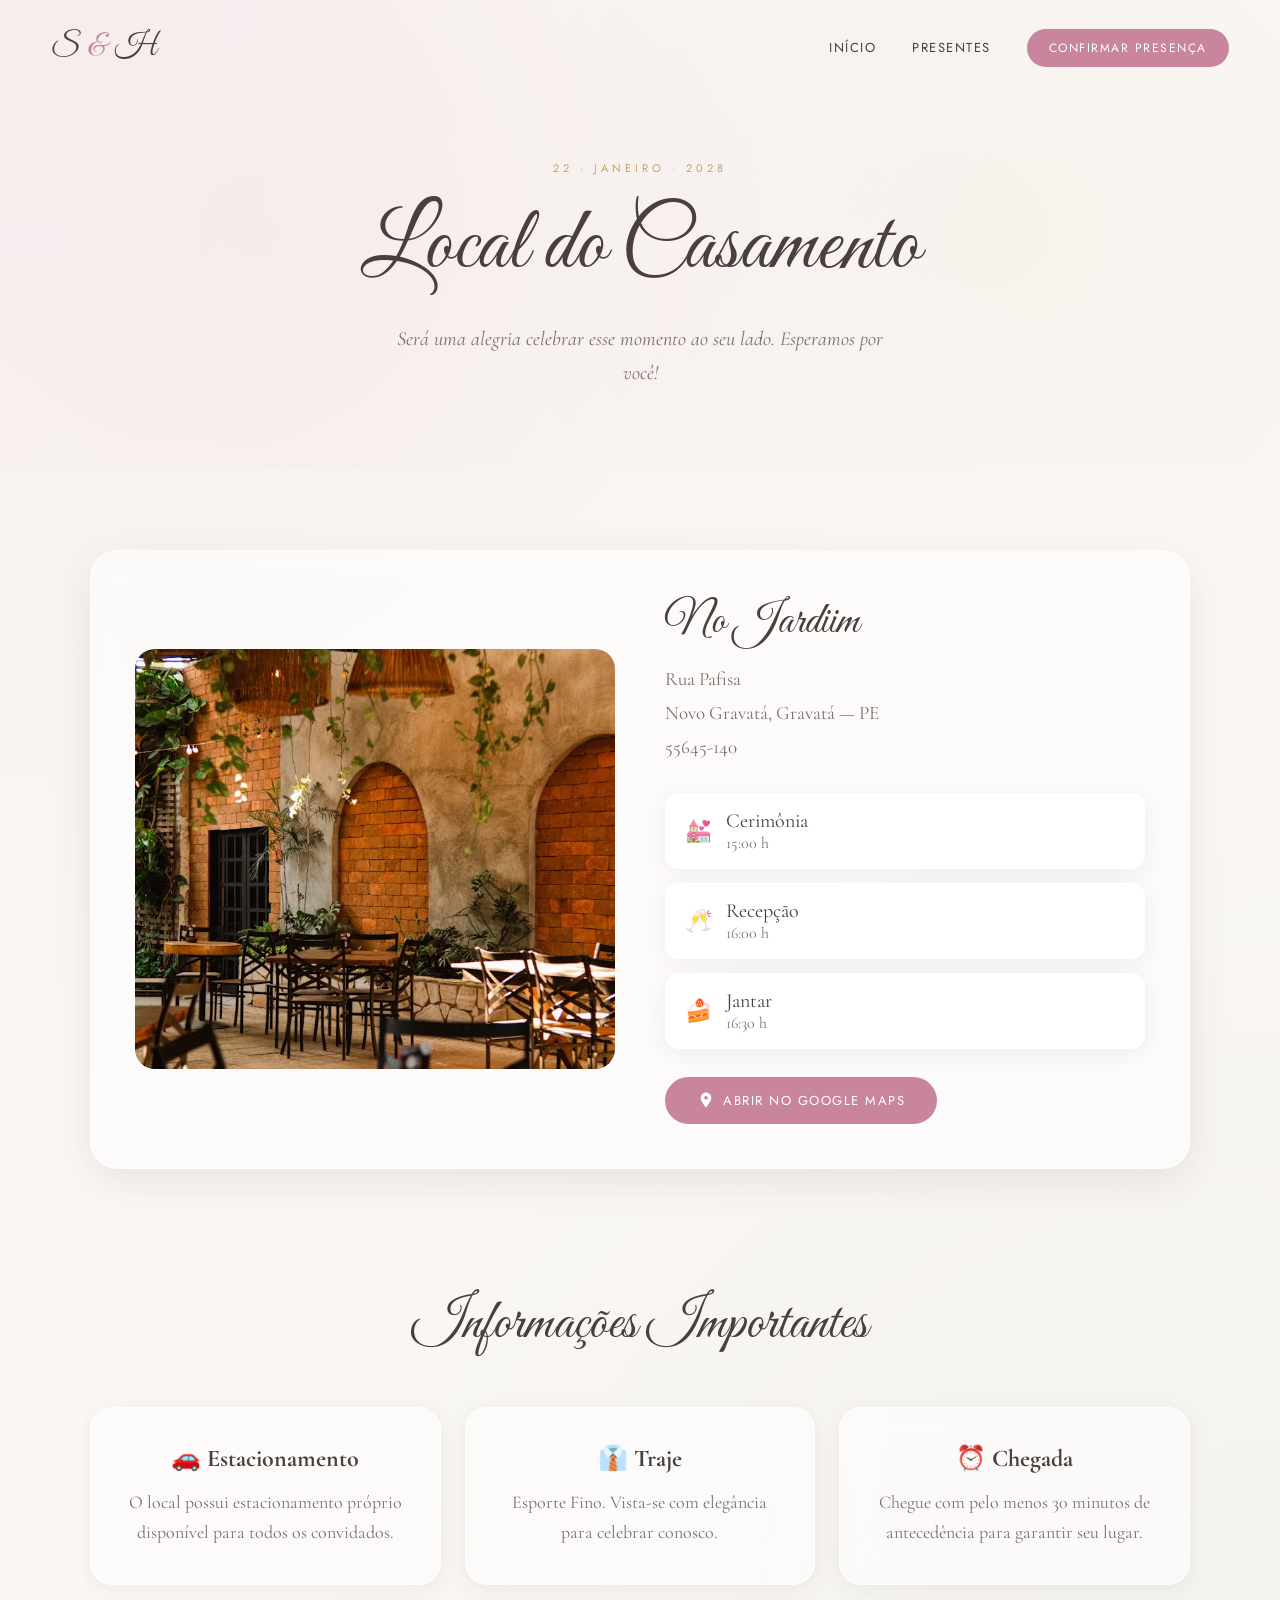
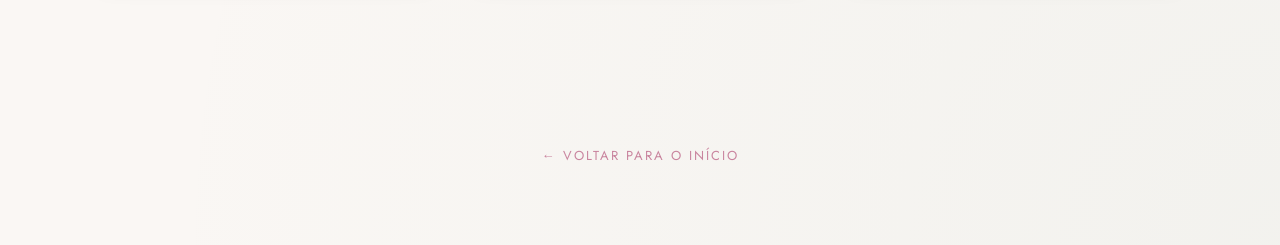
==== local.html @ ec699e52 "Enviar novo site" ====
<!DOCTYPE html>
<html lang="pt-BR">
<head>
  <meta charset="UTF-8">
  <meta name="viewport" content="width=device-width, initial-scale=1.0">
  <title>Local do Casamento · Samuel & Hadassa</title>
  <link rel="preconnect" href="https://fonts.googleapis.com">
  <link rel="preconnect" href="https://fonts.gstatic.com" crossorigin>
  <link href="https://fonts.googleapis.com/css2?family=Cormorant+Garamond:ital,wght@0,300;0,400;0,500;1,400&family=Great+Vibes&family=Jost:wght@300;400;500&display=swap" rel="stylesheet">
  <link rel="stylesheet" href="style.css">
</head>
<body>

  <!-- NAV -->
  <nav id="navbar">
    <div class="nav-container">
      <a href="index.html" class="nav-logo">S <span>&</span> H</a>
      <ul class="nav-links">
        <li><a href="index.html">Início</a></li>
        <li><a href="presentes.html">Presentes</a></li>
        <li><a href="https://noivos.casar.com/samuel-e-hadassa/#/rsvp" target="_blank" class="nav-cta">Confirmar Presença</a></li>
      </ul>
      <button class="nav-toggle" id="navToggle"><span></span><span></span><span></span></button>
    </div>
  </nav>

  <div class="mobile-menu" id="mobileMenu">
    <a href="index.html" onclick="closeMobile()">Início</a>
    <a href="presentes.html">Presentes</a>
    <a href="https://noivos.casar.com/samuel-e-hadassa/#/rsvp" target="_blank" class="mobile-cta">Confirmar Presença</a>
  </div>

  <header class="hero-small">
    <div class="container">
      <div class="section-label">22 · Janeiro · 2028</div>
      <h1>Local do Casamento</h1>
      <p>Será uma alegria celebrar esse momento ao seu lado. Esperamos por você!</p>
    </div>
  </header>

  <section class="location-section">
    <div class="container">
      <div class="location-card reveal">
        <img src="assets/local/local.webp" alt="No Jardiim Restaurante">
        <div class="location-info">
          <h2>No Jardiim </h2>
          <p>Rua Pafisa<br>Novo Gravatá, Gravatá — PE<br>55645-140</p>
          <div class="timeline">
            <div class="timeline-item">
              <div class="t-icon">💒</div>
              <div>
                <h3>Cerimônia</h3>
                <p>15:00 h</p>
              </div>
            </div>
            <div class="timeline-item">
              <div class="t-icon">🥂</div>
              <div>
                <h3>Recepção</h3>
                <p>16:00 h</p>
              </div>
            </div>
            <div class="timeline-item">
              <div class="t-icon">🍰</div>
              <div>
                <h3>Jantar</h3>
                <p>16:30 h</p>
              </div>
            </div>
          </div>
          <a class="maps-button"
             href="https://www.google.com/maps/place/No+Jardiim+-+Restaurante/data=!4m2!3m1!1s0x0:0xb7ebdcb6fab799a4?sa=X&ved=1t:2428&ictx=111"
             target="_blank">
            <svg viewBox="0 0 24 24" width="18" height="18" fill="currentColor"><path d="M12 2C8.13 2 5 5.13 5 9c0 5.25 7 13 7 13s7-7.75 7-13c0-3.87-3.13-7-7-7zm0 9.5c-1.38 0-2.5-1.12-2.5-2.5s1.12-2.5 2.5-2.5 2.5 1.12 2.5 2.5-1.12 2.5-2.5 2.5z"/></svg>
            Abrir no Google Maps
          </a>
        </div>
      </div>
    </div>
  </section>

  <section class="tips-section">
    <div class="container">
      <h2 class="reveal">Informações Importantes</h2>
      <div class="tips-grid">
        <div class="tip reveal">
          <h3>🚗 Estacionamento</h3>
          <p>O local possui estacionamento próprio disponível para todos os convidados.</p>
        </div>
        <div class="tip reveal">
          <h3>👔 Traje</h3>
          <p>Esporte Fino. Vista-se com elegância para celebrar conosco.</p>
        </div>
        <div class="tip reveal">
          <h3>⏰ Chegada</h3>
          <p>Chegue com pelo menos 30 minutos de antecedência para garantir seu lugar.</p>
        </div>
      </div>
    </div>
  </section>

  <div class="back-home"><a href="index.html">← Voltar para o Início</a></div>

  <button id="topButton" aria-label="Voltar ao topo">
    <svg viewBox="0 0 24 24"><path d="M7.41 15.41L12 10.83l4.59 4.58L18 14l-6-6-6 6z"/></svg>
  </button>

  <script src="script.js"></script>
</body>
</html>
---- style.css ----
/* ================================================
   SAMUEL FILHO & HADASSA GABRIELLE
   Design: Premium Wedding — Glass Nav Edition
   Palette: Ivory · Blush · Champagne · Sage
================================================ */

:root {
  --ivory:    #faf7f4;
  --blush:    #c9849e;
  --blush-lt: #f0d8e2;
  --champ:    #c4a265;
  --champ-lt: #efe0c6;
  --sage:     #7a9e8e;
  --text:     #4a3f3f;
  --text-lt:  #7d6f6f;
  --white:    #ffffff;
  --shadow-s: 0 4px 20px rgba(90,60,60,.07);
  --shadow-m: 0 12px 40px rgba(90,60,60,.10);
  --shadow-l: 0 24px 60px rgba(90,60,60,.14);
  --glass-bg: rgba(255,255,255,.55);
  --glass-bd: rgba(255,255,255,.75);
  --blur: blur(18px);
  --r: 20px;
  --font-display: 'Great Vibes', cursive;
  --font-serif:   'Cormorant Garamond', serif;
  --font-sans:    'Jost', sans-serif;
}

*, *::before, *::after { margin:0; padding:0; box-sizing:border-box; }
html { scroll-behavior:smooth; }

body {
  background: var(--ivory);
  background-image:
    radial-gradient(circle at 0% 0%, rgba(201,132,158,.06) 0%, transparent 50%),
    radial-gradient(circle at 100% 100%, rgba(122,158,142,.06) 0%, transparent 50%);
  font-family: var(--font-serif);
  color: var(--text);
  overflow-x: hidden;
}

.container { width:92%; max-width:1100px; margin:auto; }

/* ──────────────── SCROLLBAR ──────────────── */
::-webkit-scrollbar { width:6px; }
::-webkit-scrollbar-track { background:var(--ivory); }
::-webkit-scrollbar-thumb { background:var(--blush); border-radius:6px; }

/* ──────────────── LOADER ──────────────── */
#loader {
  position: fixed;
  inset: 0;
  background: var(--ivory);
  display: flex;
  align-items: center;
  justify-content: center;
  z-index: 99999;
  transition: opacity .7s ease, visibility .7s ease;
}
#loader.hidden { opacity:0; visibility:hidden; }

.loader-inner { position:relative; display:flex; align-items:center; justify-content:center; }

.loader-ring {
  position: absolute;
  width: 100px;
  height: 100px;
  animation: spin 2s linear infinite;
}
.loader-ring circle {
  fill: none;
  stroke: var(--blush);
  stroke-width: 1.5;
  stroke-dasharray: 130;
  stroke-dashoffset: 100;
  stroke-linecap: round;
}
@keyframes spin { to { transform:rotate(360deg); } }

.loader-monogram {
  font-family: var(--font-display);
  font-size: 28px;
  color: var(--text);
  letter-spacing: 2px;
}
.loader-monogram span { color:var(--blush); }

/* ──────────────── NAV ──────────────── */
#navbar {
  position: fixed;
  top: 0;
  left: 0;
  right: 0;
  z-index: 1000;
  padding: 28px 0;
  transition: padding .4s ease, background .4s ease, backdrop-filter .4s ease, box-shadow .4s ease, border-bottom .4s ease;
}
#navbar.scrolled {
  padding: 14px 0;
  background: rgba(250,247,244,.72);
  backdrop-filter: var(--blur);
  -webkit-backdrop-filter: var(--blur);
  border-bottom: 1px solid rgba(201,132,158,.15);
  box-shadow: 0 2px 24px rgba(90,60,60,.08);
}

.nav-container {
  width:92%; max-width:1200px; margin:auto;
  display:flex; align-items:center; justify-content:space-between;
}
.nav-logo {
  font-family: var(--font-display);
  font-size: 30px;
  color: var(--text);
  letter-spacing: 2px;
  text-decoration: none;
  transition: color .3s;
}
.nav-logo span { color:var(--blush); }

.nav-links {
  list-style: none;
  display: flex;
  align-items: center;
  gap: 36px;
}
.nav-links a {
  font-family: var(--font-sans);
  font-size: 13px;
  font-weight: 400;
  letter-spacing: 1.5px;
  text-transform: uppercase;
  text-decoration: none;
  color: var(--text);
  transition: color .3s;
  position: relative;
}
.nav-links a::after {
  content:'';
  position:absolute;
  left:0; bottom:-3px;
  width:0; height:1px;
  background:var(--blush);
  transition:width .3s;
}
.nav-links a:hover::after { width:100%; }
.nav-links a:hover { color:var(--blush); }

.nav-cta {
  background: var(--blush) !important;
  color: white !important;
  padding: 10px 22px;
  border-radius: 50px;
  font-size: 12px !important;
  letter-spacing: 1.5px;
  transition: background .3s, transform .3s, box-shadow .3s !important;
}
.nav-cta::after { display:none !important; }
.nav-cta:hover {
  background: #b06f88 !important;
  transform: translateY(-2px) !important;
  box-shadow: 0 8px 24px rgba(201,132,158,.35) !important;
}

.nav-toggle {
  display: none;
  flex-direction: column;
  gap: 5px;
  background: none;
  border: none;
  cursor: pointer;
  padding: 4px;
}
.nav-toggle span {
  display:block; width:24px; height:1.5px; background:var(--text);
  transition:.3s; transform-origin:center;
}
.nav-toggle.open span:nth-child(1) { transform:translateY(6.5px) rotate(45deg); }
.nav-toggle.open span:nth-child(2) { opacity:0; }
.nav-toggle.open span:nth-child(3) { transform:translateY(-6.5px) rotate(-45deg); }

/* Mobile menu */
.mobile-menu {
  position: fixed;
  inset: 0;
  background: rgba(250,247,244,.97);
  backdrop-filter: var(--blur);
  z-index: 999;
  display: flex;
  flex-direction: column;
  align-items: center;
  justify-content: center;
  gap: 36px;
  opacity: 0;
  visibility: hidden;
  transition: .4s;
}
.mobile-menu.open { opacity:1; visibility:visible; }
.mobile-menu a {
  font-family: var(--font-display);
  font-size: 42px;
  color: var(--text);
  text-decoration: none;
  transition: color .3s;
}
.mobile-menu a:hover { color:var(--blush); }
.mobile-cta {
  font-family: var(--font-sans) !important;
  font-size: 14px !important;
  letter-spacing: 2px;
  text-transform: uppercase;
  background: var(--blush);
  color: white !important;
  padding: 14px 32px;
  border-radius: 50px;
}

/* ──────────────── HERO ──────────────── */
.hero {
  min-height: 100vh;
  display: flex;
  align-items: center;
  justify-content: center;
  text-align: center;
  position: relative;
  overflow: hidden;
  padding: 100px 0 80px;
}

.hero-bg {
  position: absolute;
  inset: 0;
  pointer-events: none;
  overflow: hidden;
}

/* Falling petals */
.petal {
  position: absolute;
  width: 8px;
  height: 8px;
  background: var(--blush-lt);
  border-radius: 50% 0 50% 0;
  opacity: 0;
  animation: petalFall linear infinite;
}
@keyframes petalFall {
  0%   { transform:translateY(-20px) rotate(0deg); opacity:.6; }
  100% { transform:translateY(100vh) rotate(720deg); opacity:0; }
}

.hero-content { position:relative; z-index:1; width:92%; max-width:700px; }

.hero-eyebrow {
  font-family: var(--font-sans);
  font-size: 13px;
  font-weight: 400;
  letter-spacing: 5px;
  text-transform: uppercase;
  color: var(--champ);
  margin-bottom: 24px;
}

.hero-title {
  font-family: var(--font-display);
  font-size: clamp(60px, 10vw, 110px);
  font-weight: normal;
  line-height: 1;
  color: var(--text);
  margin-bottom: 28px;
  display: inline-flex;
  flex-direction: column;
  align-items: center;
  gap: 0.2em;
  text-align: center;
}
.hero-title .amp {
  font-size: .7em;
  color: var(--blush);
  line-height: 1;
  margin: 0.18em 0 0.02em;
}

.hero-divider {
  display: flex;
  align-items: center;
  justify-content: center;
  gap: 16px;
  margin-bottom: 28px;
  color: var(--champ);
}
.hero-divider span { display:block; width:60px; height:1px; background:var(--champ-lt); }
.hero-divider svg { width:18px; height:18px; fill:var(--blush); }

.hero-verse {
  font-size: clamp(18px, 2.5vw, 24px);
  font-style: italic;
  line-height: 1.7;
  color: var(--text-lt);
  max-width:560px;
  margin:0 auto 8px;
}
.hero-ref {
  font-family: var(--font-sans);
  font-size: 13px;
  letter-spacing: 2px;
  color: var(--champ);
  margin-bottom: 50px;
}

.hero-photo {
  position: relative;
  width: 260px;
  height: 260px;
  margin: 0 auto 60px;
}
.photo-frame {
  width: 100%;
  height: 100%;
  border-radius: 50%;
  overflow: hidden;
  border: 2px solid var(--blush-lt);
  background: var(--white);
  padding: 8px;
  animation: float 7s ease-in-out infinite;
}
.photo-frame img { width:100%; height:100%; object-fit:cover; border-radius:50%; display:block; }
.photo-ring {
  position: absolute;
  border-radius: 50%;
  border: 1px solid var(--blush);
  opacity: .15;
  animation: ringPulse 4s ease-in-out infinite;
}
.photo-ring-1 { inset:-14px; animation-delay:0s; }
.photo-ring-2 { inset:-28px; animation-delay:1s; opacity:.08; }

@keyframes float { 0%,100%{transform:translateY(0)} 50%{transform:translateY(-14px)} }
@keyframes ringPulse { 0%,100%{opacity:.15} 50%{opacity:.25} }

/* COUNTDOWN */
.countdown {
  display: flex;
  align-items: center;
  justify-content: center;
  gap: 0;
  margin-bottom: 60px;
}
.count-item {
  background: var(--glass-bg);
  backdrop-filter: var(--blur);
  -webkit-backdrop-filter: var(--blur);
  border: 1px solid var(--glass-bd);
  border-radius: var(--r);
  padding: 20px 28px;
  min-width: 90px;
  box-shadow: var(--shadow-m);
  transition: transform .35s;
}
.count-item:hover { transform:translateY(-6px); }
.count-item span {
  display: block;
  font-family: var(--font-serif);
  font-size: 38px;
  font-weight: 300;
  color: var(--blush);
  line-height: 1;
}
.count-item small {
  display: block;
  font-family: var(--font-sans);
  font-size: 10px;
  letter-spacing: 2px;
  text-transform: uppercase;
  color: var(--text-lt);
  margin-top: 6px;
}
.count-sep {
  font-size: 28px;
  color: var(--blush-lt);
  padding: 0 8px;
  margin-bottom: 20px;
  font-weight: 300;
}

.scroll-hint {
  display: inline-flex;
  flex-direction: column;
  align-items: center;
  text-decoration: none;
  color: var(--champ);
}
.scroll-line {
  width: 1px;
  height: 60px;
  background: linear-gradient(to bottom, var(--champ), transparent);
  animation: scrollPulse 2.5s ease-in-out infinite;
}
@keyframes scrollPulse {
  0%,100%{opacity:.4; transform:scaleY(1)}
  50%{opacity:1; transform:scaleY(.85)}
}

/* ──────────────── SECTIONS ──────────────── */
.section-label {
  font-family: var(--font-sans);
  font-size: 11px;
  letter-spacing: 4px;
  text-transform: uppercase;
  color: var(--champ);
  margin-bottom: 16px;
}
.section-title {
  font-family: var(--font-display);
  font-size: clamp(42px, 6vw, 68px);
  font-weight: normal;
  color: var(--text);
  margin-bottom: 28px;
  line-height: 1.1;
}
.section-text {
  font-size: clamp(18px, 2vw, 22px);
  line-height: 1.85;
  color: var(--text-lt);
  max-width: 680px;
}

/* WELCOME */
.welcome {
  padding: 120px 0;
  text-align: center;
}
.welcome .container {
  display: flex;
  flex-direction: column;
  align-items: center;
}

/* ──────────────── GLASS CARDS ──────────────── */
.cards-section { padding: 0 0 120px; }

.cards-grid {
  display: grid;
  grid-template-columns: repeat(3,1fr);
  gap: 24px;
}

.glass-card {
  position: relative;
  background: var(--glass-bg);
  backdrop-filter: var(--blur);
  -webkit-backdrop-filter: var(--blur);
  border: 1px solid var(--glass-bd);
  border-radius: 24px;
  padding: 44px 36px;
  text-decoration: none;
  color: var(--text);
  box-shadow: var(--shadow-m);
  transition: transform .4s ease, box-shadow .4s ease;
  overflow: hidden;
}
.glass-card::before {
  content:'';
  position:absolute;
  inset:0;
  border-radius:24px;
  background:linear-gradient(135deg, rgba(255,255,255,.4) 0%, transparent 60%);
  pointer-events:none;
}
.glass-card:hover {
  transform: translateY(-10px);
  box-shadow: var(--shadow-l);
}

.glass-card-icon {
  width: 52px;
  height: 52px;
  background: linear-gradient(135deg, var(--blush-lt), var(--champ-lt));
  border-radius: 14px;
  display: flex;
  align-items: center;
  justify-content: center;
  margin-bottom: 24px;
}
.glass-card-icon svg {
  width: 24px;
  height: 24px;
  fill: var(--blush);
}

.glass-card h3 {
  font-size: 26px;
  font-weight: 400;
  margin-bottom: 12px;
  color: var(--text);
}
.glass-card p {
  font-size: 17px;
  line-height: 1.7;
  color: var(--text-lt);
  margin-bottom: 28px;
}
.glass-card-arrow {
  font-size: 20px;
  color: var(--blush);
  transition: transform .3s;
}
.glass-card:hover .glass-card-arrow { transform:translateX(6px); }

/* ──────────────── MESSAGE ──────────────── */
.message-section {
  padding: 120px 0;
  background: linear-gradient(180deg, transparent, rgba(201,132,158,.06), transparent);
  text-align: center;
}
.message-section .container {
  display: flex;
  flex-direction: column;
  align-items: center;
}
.message-inner { display:flex; flex-direction:column; align-items:center; }

/* ──────────────── FOOTER ──────────────── */
.site-footer {
  padding: 80px 0 60px;
  text-align: center;
  position: relative;
  border-top: 1px solid var(--blush-lt);
}
.footer-ornament {
  width: 200px;
  height: 40px;
  margin: 0 auto 40px;
  color: var(--champ-lt);
}
.footer-love {
  font-size: 18px;
  color: var(--text-lt);
  margin-bottom: 12px;
  font-style: italic;
}
.footer-names {
  font-family: var(--font-display);
  font-size: clamp(38px, 6vw, 64px);
  font-weight: normal;
  color: var(--text);
  margin-bottom: 16px;
  line-height: 1.1;
}
.footer-names span { color:var(--blush); }
.footer-date {
  font-family: var(--font-sans);
  font-size: 13px;
  letter-spacing: 4px;
  text-transform: uppercase;
  color: var(--champ);
}

/* ──────────────── TOP BUTTON ──────────────── */
#topButton {
  position: fixed;
  right: 30px;
  bottom: 30px;
  width: 48px;
  height: 48px;
  background: var(--blush);
  border: none;
  border-radius: 50%;
  display: flex;
  align-items: center;
  justify-content: center;
  cursor: pointer;
  opacity: 0;
  pointer-events: none;
  transform: translateY(10px);
  transition: .35s;
  box-shadow: 0 8px 24px rgba(201,132,158,.35);
  z-index: 900;
}
#topButton.visible { opacity:1; pointer-events:auto; transform:translateY(0); }
#topButton:hover { transform:translateY(-4px); box-shadow:0 12px 32px rgba(201,132,158,.45); }
#topButton svg { width:22px; height:22px; fill:white; }

/* ──────────────── SUBPAGES ──────────────── */
.hero-small {
  padding: 160px 0 80px;
  text-align: center;
  min-height: 40vh;
  display: flex;
  align-items: center;
  justify-content: center;
  background:
    radial-gradient(circle at 20% 50%, rgba(201,132,158,.06) 0%, transparent 50%),
    radial-gradient(circle at 80% 50%, rgba(196,162,101,.05) 0%, transparent 50%);
}
.hero-small h1 {
  font-family: var(--font-display);
  font-size: clamp(50px, 8vw, 88px);
  font-weight: normal;
  color: var(--text);
  margin-bottom: 20px;
}
.hero-small p {
  font-size: 20px;
  color: var(--text-lt);
  font-style: italic;
  max-width: 500px;
  margin: 0 auto;
  line-height: 1.7;
}

/* GIFT GRID */
.gift-section { padding: 80px 0 120px; }
.gift-grid {
  display: grid;
  grid-template-columns: repeat(auto-fit, minmax(280px, 1fr));
  gap: 28px;
}
.gift-card {
  background: var(--glass-bg);
  backdrop-filter: var(--blur);
  -webkit-backdrop-filter: var(--blur);
  border: 1px solid var(--glass-bd);
  border-radius: 24px;
  padding: 28px;
  text-align: center;
  box-shadow: var(--shadow-m);
  transition: transform .35s, box-shadow .35s;
}
.gift-card:hover { transform:translateY(-8px); box-shadow:var(--shadow-l); }
.gift-card img {
  width:100%; height:200px; object-fit:cover;
  border-radius:16px; margin-bottom:20px;
}
.gift-card h2 { font-size:28px; font-weight:400; margin-bottom:6px; }
.gift-card h3 { color:var(--champ); font-size:22px; margin-bottom:20px; }
.gift-btn {
  background: var(--blush);
  color: white;
  border: none;
  padding: 12px 32px;
  border-radius: 50px;
  font-family: var(--font-sans);
  font-size: 13px;
  letter-spacing: 1.5px;
  text-transform: uppercase;
  cursor: pointer;
  transition: .3s;
}
.gift-btn:hover { background:#b06f88; transform:translateY(-3px); box-shadow:0 10px 28px rgba(201,132,158,.35); }

/* MODAL */
#modalGift {
  display: none;
  position: fixed;
  inset: 0;
  background: rgba(74,63,63,.5);
  backdrop-filter: var(--blur);
  justify-content: center;
  align-items: center;
  z-index: 99999;
}
.modal-content {
  background: var(--white);
  border-radius: 28px;
  padding: 44px;
  width: 90%;
  max-width: 480px;
  text-align: center;
  position: relative;
  box-shadow: var(--shadow-l);
  animation: modalIn .4s ease;
}
@keyframes modalIn { from{transform:scale(.92);opacity:0} to{transform:scale(1);opacity:1} }
.modal-content img { width:200px; margin:20px auto; display:block; }
.modal-content h2 { font-size:32px; font-weight:400; margin-bottom:6px; }
.modal-content h3 { color:var(--champ); font-size:22px; margin-bottom:20px; }
.modal-content textarea {
  width:100%; height:80px; margin-bottom:16px;
  border:1px solid var(--blush-lt); border-radius:12px; padding:12px;
  font-family:var(--font-sans); font-size:13px; resize:none;
}
.close {
  position:absolute; right:20px; top:16px;
  font-size:28px; cursor:pointer; color:var(--text-lt);
  line-height:1; transition:color .2s;
}
.close:hover { color:var(--blush); }

/* LOCATION */
.location-section { padding: 80px 0 120px; }
.location-card {
  display: grid;
  grid-template-columns: 1fr 1fr;
  gap: 50px;
  align-items: center;
  background: var(--glass-bg);
  backdrop-filter: var(--blur);
  -webkit-backdrop-filter: var(--blur);
  border: 1px solid var(--glass-bd);
  border-radius: 28px;
  padding: 44px;
  box-shadow: var(--shadow-m);
}
.location-card img {
  width:100%; border-radius:20px;
  height:420px; object-fit:cover;
}
.location-info h2 {
  font-family: var(--font-display);
  font-size: 44px; font-weight:normal;
  color:var(--text); margin-bottom:12px;
}
.location-info > p { font-size:19px; line-height:1.8; color:var(--text-lt); margin-bottom:28px; }
.timeline { display:grid; gap:14px; margin-bottom:28px; }
.timeline-item {
  background: var(--white);
  border-radius: 14px;
  padding: 16px 20px;
  display: flex;
  align-items: center;
  gap: 14px;
  box-shadow: var(--shadow-s);
}
.timeline-item .t-icon { font-size:22px; }
.timeline-item h3 { font-size:20px; font-weight:400; }
.timeline-item p { font-size:16px; color:var(--text-lt); }

.maps-button {
  display: inline-flex;
  align-items: center;
  gap: 8px;
  background: var(--blush);
  color: white;
  padding: 14px 32px;
  border-radius: 50px;
  text-decoration: none;
  font-family: var(--font-sans);
  font-size: 13px;
  letter-spacing: 1.5px;
  text-transform: uppercase;
  transition: .35s;
}
.maps-button:hover { background:#b06f88; transform:translateY(-3px); box-shadow:0 10px 28px rgba(201,132,158,.35); }

/* TIPS */
.tips-section { padding: 0 0 120px; }
.tips-section h2 {
  font-family: var(--font-display);
  font-size: 56px; font-weight:normal;
  text-align:center; margin-bottom:48px;
}
.tips-grid {
  display: grid;
  grid-template-columns: repeat(3,1fr);
  gap: 24px;
}
.tip {
  background: var(--glass-bg);
  backdrop-filter: var(--blur);
  -webkit-backdrop-filter: var(--blur);
  border: 1px solid var(--glass-bd);
  border-radius: 22px;
  padding: 36px;
  text-align:center;
  box-shadow: var(--shadow-s);
}
.tip h3 { font-size:24px; margin-bottom:14px; }
.tip p { font-size:18px; line-height:1.7; color:var(--text-lt); }

.back-home {
  text-align:center; padding:40px 0 80px;
}
.back-home a {
  font-family: var(--font-sans);
  font-size:13px;
  letter-spacing:2px;
  text-transform:uppercase;
  text-decoration:none;
  color:var(--blush);
  transition:opacity .3s;
}
.back-home a:hover { opacity:.7; }

/* ──────────────── REVEAL ANIMATIONS ──────────────── */
.reveal, .reveal-delay-1, .reveal-delay-2, .reveal-delay-3, .reveal-delay-4 {
  opacity: 0;
  transform: translateY(32px);
  transition: opacity .9s ease, transform .9s ease;
}
.reveal-delay-1 { transition-delay:.15s; }
.reveal-delay-2 { transition-delay:.3s; }
.reveal-delay-3 { transition-delay:.45s; }
.reveal-delay-4 { transition-delay:.6s; }
.in-view {
  opacity: 1 !important;
  transform: translateY(0) !important;
}

/* Hero immediate reveal */
.hero .reveal,
.hero .reveal-delay-1,
.hero .reveal-delay-2,
.hero .reveal-delay-3,
.hero .reveal-delay-4 {
  animation: heroReveal .9s ease forwards;
}
.hero .reveal-delay-1 { animation-delay:.15s; }
.hero .reveal-delay-2 { animation-delay:.3s; }
.hero .reveal-delay-3 { animation-delay:.45s; }
.hero .reveal-delay-4 { animation-delay:.6s; }
@keyframes heroReveal {
  from { opacity:0; transform:translateY(32px); }
  to   { opacity:1; transform:translateY(0); }
}

/* ──────────────── RESPONSIVE ──────────────── */
@media(max-width:900px){
  .nav-links { display:none; }
  .nav-toggle { display:flex; }
  .cards-grid { grid-template-columns:1fr; }
  .location-card { grid-template-columns:1fr; }
  .location-card img { height:260px; }
  .tips-grid { grid-template-columns:1fr; }
  .count-item { padding:16px 18px; min-width:72px; }
  .count-item span { font-size:28px; }
  .count-sep { padding:0 4px; font-size:22px; }
}
@media(max-width:600px){
  .countdown { gap:0; }
  .count-item { padding:12px 12px; min-width:60px; }
  .hero-photo { width:200px; height:200px; }
}
@media(prefers-reduced-motion:reduce){
  *, *::before, *::after { animation-duration:.01ms !important; transition-duration:.01ms !important; }
}
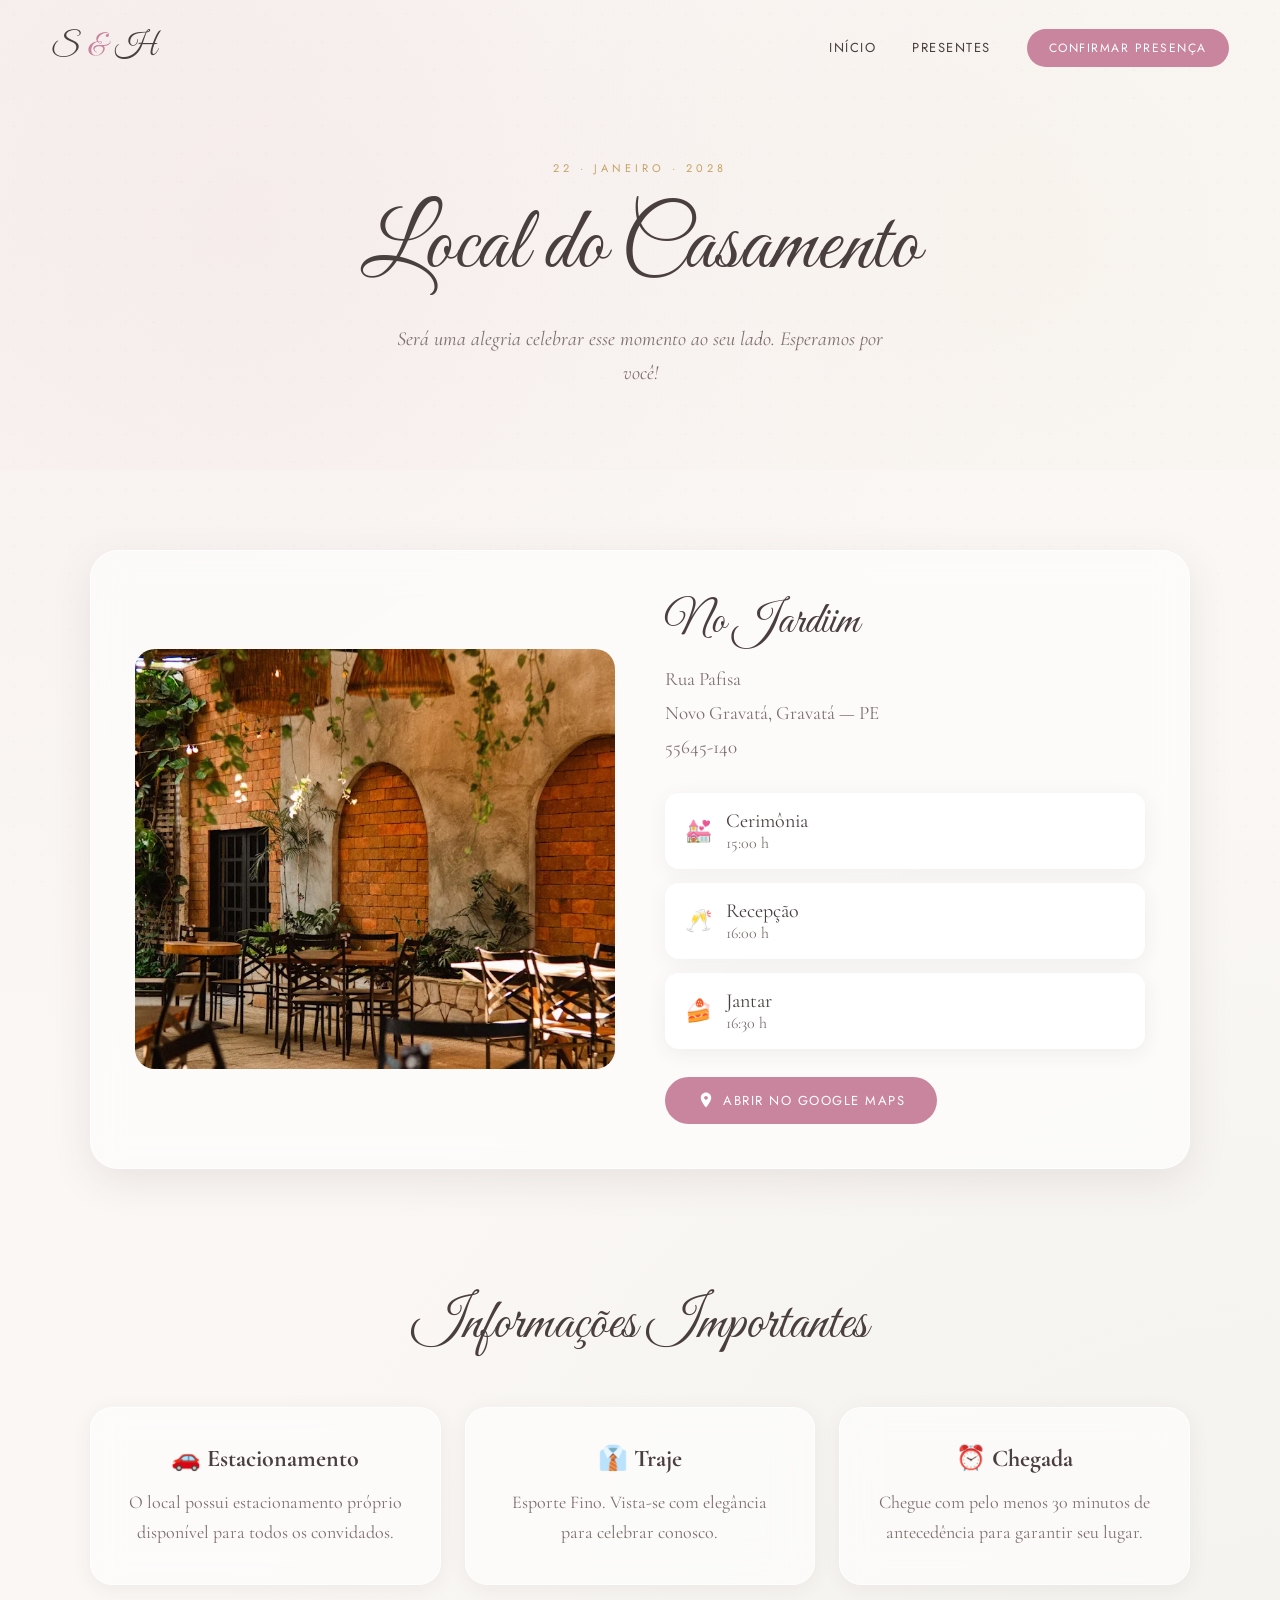
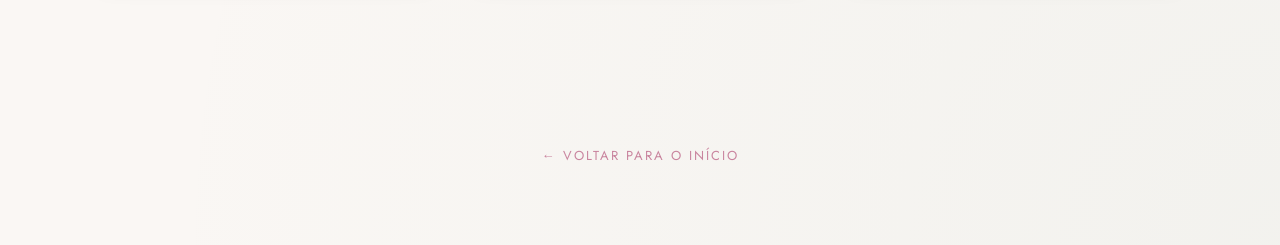
==== commit d96f1896: "Adiciona slideshow de fotos no hero, painel de vidro para legibilidade e pagina de confirmacao de pr" ====
--- a/local.html
+++ b/local.html
@@ -18,7 +18,7 @@
       <ul class="nav-links">
         <li><a href="index.html">Início</a></li>
         <li><a href="presentes.html">Presentes</a></li>
-        <li><a href="https://noivos.casar.com/samuel-e-hadassa/#/rsvp" target="_blank" class="nav-cta">Confirmar Presença</a></li>
+        <li><a href="rsvp.html" class="nav-cta">Confirmar Presença</a></li>
       </ul>
       <button class="nav-toggle" id="navToggle"><span></span><span></span><span></span></button>
     </div>
@@ -27,7 +27,7 @@
   <div class="mobile-menu" id="mobileMenu">
     <a href="index.html" onclick="closeMobile()">Início</a>
     <a href="presentes.html">Presentes</a>
-    <a href="https://noivos.casar.com/samuel-e-hadassa/#/rsvp" target="_blank" class="mobile-cta">Confirmar Presença</a>
+    <a href="rsvp.html" class="mobile-cta">Confirmar Presença</a>
   </div>
 
   <header class="hero-small">
--- a/style.css
+++ b/style.css
@@ -234,6 +234,49 @@
   overflow: hidden;
 }
 
+/* ── HERO SLIDESHOW ────────────────────────────── */
+.hero-slideshow {
+  position: absolute;
+  inset: 0;
+  z-index: 0;
+}
+
+/* Cada slide é uma foto de fundo cobrindo 100% da área */
+.hero-slide {
+  position: absolute;
+  inset: 0;
+  background-size: cover;
+  background-position: center center;
+  opacity: 0;
+  transition: opacity 1.8s ease-in-out;
+  transform: scale(1.04); /* leve zoom para cobrir bordas durante a transição */
+}
+
+/* A foto ativa fica visível */
+.hero-slide.active {
+  opacity: 1;
+}
+
+/* Véu gradiente por cima das fotos — mantém os textos legíveis */
+.hero-overlay {
+  position: absolute;
+  inset: 0;
+  z-index: 1;
+  background: linear-gradient(
+    to bottom,
+    rgba(250, 247, 244, 0.58) 0%,
+    rgba(250, 247, 244, 0.38) 45%,
+    rgba(250, 247, 244, 0.58) 100%
+  );
+}
+
+/* Pétalas ficam acima do overlay */
+.hero-bg .hero-petals {
+  position: relative;
+  z-index: 2;
+}
+
+
 /* Falling petals */
 .petal {
   position: absolute;
@@ -251,6 +294,23 @@
 
 .hero-content { position:relative; z-index:1; width:92%; max-width:700px; }
 
+/* Painel de vidro fosco atrás da data, nomes e versículo */
+.hero-text-card {
+  background: rgba(250, 247, 244, 0.75);
+  backdrop-filter: blur(16px);
+  -webkit-backdrop-filter: blur(16px);
+  border: 1px solid rgba(255, 255, 255, 0.80);
+  border-radius: 28px;
+  padding: 44px 48px 36px;
+  margin-bottom: 50px;
+  box-shadow: 0 8px 40px rgba(90, 60, 60, 0.10);
+}
+
+/* Remove a margem inferior do hero-ref dentro do card */
+.hero-text-card .hero-ref {
+  margin-bottom: 0;
+}
+
 .hero-eyebrow {
   font-family: var(--font-sans);
   font-size: 13px;
@@ -268,17 +328,34 @@
   line-height: 1;
   color: var(--text);
   margin-bottom: 28px;
-  display: inline-flex;
+  display: flex;
   flex-direction: column;
-  align-items: center;
-  gap: 0.2em;
+  justify-content: center;
+  align-items: center;
+  gap: 0.3em;
   text-align: center;
 }
+
+.hero-title .hero-name {
+  white-space: nowrap;
+  display: block;
+}
+
 .hero-title .amp {
   font-size: .7em;
   color: var(--blush);
   line-height: 1;
-  margin: 0.18em 0 0.02em;
+  margin: 0;
+  width: 100%;
+  text-align: center;
+  display: block;
+}
+
+@media (max-width: 1080px) {
+  .hero-title .amp {
+    flex-basis: 100%;
+    text-align: center;
+  }
 }
 
 .hero-divider {
@@ -825,12 +902,387 @@
   .count-item { padding:16px 18px; min-width:72px; }
   .count-item span { font-size:28px; }
   .count-sep { padding:0 4px; font-size:22px; }
+  .hero-title { font-size: clamp(48px, 8vw, 75px); }
+  .hero-title .hero-name { white-space: normal; }
 }
 @media(max-width:600px){
   .countdown { gap:0; }
   .count-item { padding:12px 12px; min-width:60px; }
   .hero-photo { width:200px; height:200px; }
-}
+  .hero-title { font-size: clamp(34px, 9vw, 48px); }
+  .hero-title .hero-name { white-space: normal; }
+}
+
+body, button, a, input, textarea, select {
+  cursor: auto !important;
+}
+
+/* ──────────────── BACKGROUND TEXTURE ──────────────── */
+body::before {
+  content: '';
+  position: fixed;
+  inset: 0;
+  background-image: radial-gradient(circle, rgba(201,132,158,.035) 1px, transparent 1px);
+  background-size: 28px 28px;
+  pointer-events: none;
+  z-index: 0;
+}
+.hero, section, footer, nav { position: relative; z-index: 1; }
+
+
+
+/* ──────────────── MUSIC BUTTON ──────────────── */
+#musicBtn {
+  position: fixed;
+  left: 30px;
+  bottom: 30px;
+  width: 48px;
+  height: 48px;
+  background: var(--glass-bg);
+  backdrop-filter: var(--blur);
+  -webkit-backdrop-filter: var(--blur);
+  border: 1px solid var(--glass-bd);
+  border-radius: 50%;
+  display: flex;
+  align-items: center;
+  justify-content: center;
+  cursor: pointer;
+  z-index: 900;
+  box-shadow: var(--shadow-m);
+  transition: transform .3s ease, box-shadow .3s ease, background .3s ease;
+}
+#musicBtn:hover { transform: scale(1.12); box-shadow: var(--shadow-l); }
+#musicBtn svg  { width:22px; height:22px; fill:var(--blush); transition: fill .3s; }
+#musicBtn.playing { background: var(--blush); border-color: var(--blush); }
+#musicBtn.playing svg { fill: white; }
+
+.music-wave {
+  display: flex;
+  align-items: flex-end;
+  gap: 3px;
+  height: 18px;
+}
+.music-wave span {
+  display: block;
+  width: 3px;
+  border-radius: 2px;
+  background: white;
+  animation: wave .8s ease-in-out infinite;
+}
+.music-wave span:nth-child(2) { animation-delay: .15s; }
+.music-wave span:nth-child(3) { animation-delay: .30s; }
+@keyframes wave {
+  0%,100% { height: 4px; }
+  50%      { height: 18px; }
+}
+
+/* ──────────────── GLASS CARD — ENHANCED GLOW ──────────────── */
+.glass-card::after {
+  content: '';
+  position: absolute;
+  inset: 0;
+  border-radius: 24px;
+  opacity: 0;
+  background: radial-gradient(circle at 50% 0%, rgba(201,132,158,.18), transparent 65%);
+  transition: opacity .4s ease;
+  pointer-events: none;
+}
+.glass-card:hover::after { opacity: 1; }
+
+/* ──────────────── NOSSA HISTÓRIA — VERTICAL TIMELINE ──────────────── */
+.history-section {
+  padding: 120px 0;
+}
+.history-section .container {
+  text-align: center;
+}
+.timeline-v {
+  position: relative;
+  max-width: 680px;
+  margin: 60px auto 0;
+  display: flex;
+  flex-direction: column;
+}
+.timeline-v::before {
+  content: '';
+  position: absolute;
+  left: 50%;
+  top: 20px; bottom: 40px;
+  width: 1px;
+  background: linear-gradient(to bottom, transparent, var(--blush-lt) 10%, var(--blush-lt) 90%, transparent);
+  transform: translateX(-50%);
+}
+
+/* Odd items: left side */
+.tl-item {
+  position: relative;
+  width: 46%;
+  padding: 0 44px 64px 0;
+  text-align: right;
+  align-self: flex-start;
+}
+/* Even items: right side */
+.tl-item:nth-child(even) {
+  align-self: flex-end;
+  padding: 0 0 64px 44px;
+  text-align: left;
+}
+
+/* Dot — centered on the line */
+.tl-dot {
+  position: absolute;
+  right: -22px;
+  top: 2px;
+  width: 44px;
+  height: 44px;
+  border-radius: 50%;
+  background: linear-gradient(135deg, var(--blush-lt), var(--champ-lt));
+  border: 2px solid var(--blush);
+  display: flex;
+  align-items: center;
+  justify-content: center;
+  z-index: 2;
+  box-shadow: 0 4px 16px rgba(201,132,158,.2);
+}
+.tl-item:nth-child(even) .tl-dot {
+  right: auto;
+  left: -22px;
+}
+.tl-dot svg { width:18px; height:18px; fill:var(--blush); }
+
+.tl-dot--star { background: linear-gradient(135deg, #f0ebe8, #f7f0e8); border-color: var(--champ); }
+.tl-dot--star svg { fill: var(--champ); }
+
+.tl-dot--wedding {
+  background: linear-gradient(135deg, var(--blush), #b06f88);
+  border-color: var(--champ);
+  animation: dotPulse 2.5s ease-in-out infinite;
+}
+.tl-dot--wedding svg { fill: white; }
+@keyframes dotPulse {
+  0%,100% { box-shadow: 0 4px 16px rgba(201,132,158,.2); }
+  50%      { box-shadow: 0 4px 28px rgba(201,132,158,.5); }
+}
+
+.tl-date {
+  font-family: var(--font-sans);
+  font-size: 11px;
+  letter-spacing: 3px;
+  text-transform: uppercase;
+  color: var(--champ);
+  margin-bottom: 8px;
+}
+.tl-content h3 {
+  font-family: var(--font-display);
+  font-size: 30px;
+  font-weight: normal;
+  color: var(--text);
+  margin-bottom: 10px;
+  line-height: 1.1;
+}
+.tl-content p {
+  font-size: 16px;
+  line-height: 1.75;
+  color: var(--text-lt);
+  margin-bottom: 18px;
+}
+
+/* Photo placeholder — removed when real photo added */
+.tl-photo-placeholder {
+  background: linear-gradient(135deg, var(--blush-lt), var(--champ-lt));
+  border: 1.5px dashed var(--blush);
+  border-radius: 16px;
+  padding: 24px 20px;
+  font-family: var(--font-sans);
+  font-size: 12px;
+  letter-spacing: 2px;
+  color: var(--text-lt);
+  transition: background .3s;
+}
+.tl-photo-placeholder--glow {
+  border-color: var(--champ);
+  animation: phGlow 3s ease-in-out infinite;
+}
+@keyframes phGlow {
+  0%,100% { box-shadow: none; }
+  50%      { box-shadow: 0 0 20px rgba(196,162,101,.3); }
+}
+.tl-photo-placeholder--wedding {
+  background: linear-gradient(135deg, rgba(201,132,158,.15), rgba(196,162,101,.15));
+  border-color: var(--champ);
+}
+/* Real photo style (when user swaps placeholder): */
+.tl-content img {
+  width: 100%;
+  border-radius: 16px;
+  object-fit: cover;
+  max-height: 220px;
+  display: block;
+  box-shadow: var(--shadow-s);
+}
+
+@media(max-width: 680px) {
+  .timeline-v::before { left: 20px; transform: none; }
+  .tl-item,
+  .tl-item:nth-child(even) {
+    width: 100%;
+    align-self: auto;
+    padding: 0 0 52px 62px;
+    text-align: left;
+  }
+  .tl-dot,
+  .tl-item:nth-child(even) .tl-dot {
+    left: -2px;
+    right: auto;
+    top: 0;
+  }
+}
+
+
+
+/* Placeholder shown until real photos are added */
+.gallery-placeholder {
+  width: 100%; height: 100%;
+  display: flex;
+  flex-direction: column;
+  align-items: center;
+  justify-content: center;
+  gap: 10px;
+}
+.gallery-placeholder span { font-size: 36px; opacity: .6; }
+.gallery-placeholder p {
+  font-family: var(--font-sans);
+  font-size: 11px;
+  letter-spacing: 2px;
+  text-transform: uppercase;
+  color: var(--text-lt);
+}
+
+/* Real image styles (applied automatically when <img> is added) */
+.gallery-item img {
+  width: 100%; height: 100%;
+  object-fit: cover;
+  transition: transform .5s ease;
+  display: block;
+}
+.gallery-item:hover img { transform: scale(1.08); }
+
+.gallery-overlay {
+  position: absolute;
+  inset: 0;
+  background: linear-gradient(135deg, rgba(201,132,158,.7), rgba(196,162,101,.5));
+  display: flex;
+  align-items: center;
+  justify-content: center;
+  opacity: 0;
+  transition: opacity .35s ease;
+  border-radius: 20px;
+}
+.gallery-item:hover .gallery-overlay { opacity: 1; }
+.gallery-overlay svg { width: 36px; height: 36px; fill: white; }
+
+@media(max-width: 700px) {
+  .gallery-grid {
+    grid-template-columns: 1fr 1fr;
+    grid-auto-rows: 150px;
+  }
+  .gallery-item--wide { grid-column: span 2; }
+  .gallery-item--tall { grid-row: auto; }
+}
+
+/* ──────────────── LIGHTBOX ──────────────── */
+#lightbox {
+  display: none;
+  position: fixed;
+  inset: 0;
+  background: rgba(28, 18, 18, .92);
+  backdrop-filter: blur(10px);
+  -webkit-backdrop-filter: blur(10px);
+  z-index: 999998;
+  align-items: center;
+  justify-content: center;
+  animation: lbFadeIn .3s ease;
+}
+#lightbox.open { display: flex; }
+@keyframes lbFadeIn { from{opacity:0} to{opacity:1} }
+
+#lightboxContent {
+  max-width: 85vw;
+  max-height: 85vh;
+  border-radius: 20px;
+  overflow: hidden;
+  animation: lbZoomIn .35s cubic-bezier(.4,0,.2,1);
+}
+@keyframes lbZoomIn { from{transform:scale(.9);opacity:0} to{transform:scale(1);opacity:1} }
+#lightboxContent img { width:100%; height:100%; object-fit:contain; display:block; }
+.lb-placeholder {
+  width: 65vw;
+  height: 55vh;
+  display: flex;
+  flex-direction: column;
+  align-items: center;
+  justify-content: center;
+  background: linear-gradient(135deg, rgba(201,132,158,.15), rgba(196,162,101,.1));
+  border-radius: 20px;
+  gap: 16px;
+  border: 1.5px dashed rgba(201,132,158,.4);
+}
+.lb-placeholder span { font-size: 72px; }
+.lb-placeholder p {
+  font-family: var(--font-sans);
+  font-size: 13px;
+  letter-spacing: 2px;
+  color: rgba(255,255,255,.5);
+  text-align: center;
+  max-width: 320px;
+}
+
+#lightboxClose, #lightboxPrev, #lightboxNext {
+  position: fixed;
+  background: rgba(255,255,255,.12);
+  backdrop-filter: blur(6px);
+  -webkit-backdrop-filter: blur(6px);
+  border: 1px solid rgba(255,255,255,.18);
+  color: white;
+  border-radius: 50%;
+  display: flex;
+  align-items: center;
+  justify-content: center;
+  cursor: pointer;
+  transition: background .25s ease, transform .25s ease;
+  line-height: 1;
+  padding: 0;
+}
+#lightboxClose { top:20px; right:20px; width:44px; height:44px; font-size:22px; }
+#lightboxPrev  { left:20px; top:50%; transform:translateY(-50%); width:52px; height:52px; font-size:32px; }
+#lightboxNext  { right:20px; top:50%; transform:translateY(-50%); width:52px; height:52px; font-size:32px; }
+#lightboxClose:hover { background:rgba(201,132,158,.5); }
+#lightboxPrev:hover  { background:rgba(201,132,158,.4); transform:translateY(-50%) translateX(-3px); }
+#lightboxNext:hover  { background:rgba(201,132,158,.4); transform:translateY(-50%) translateX(3px); }
+
+
+/* ──────────────── GIFT BADGE ──────────────── */
+.gift-card { position: relative; overflow: hidden; }
+.gift-badge {
+  position: absolute;
+  top: 14px; right: 14px;
+  background: linear-gradient(135deg, var(--blush), #b06f88);
+  color: white;
+  font-family: var(--font-sans);
+  font-size: 9px;
+  letter-spacing: 1.5px;
+  text-transform: uppercase;
+  padding: 5px 12px;
+  border-radius: 20px;
+  box-shadow: 0 4px 12px rgba(201,132,158,.4);
+  white-space: nowrap;
+}
+
+/* ──────────────── RESPONSIVE (additions) ──────────────── */
+@media(max-width: 900px) {
+  #musicBtn { left: 20px; bottom: 20px; }
+}
+
 @media(prefers-reduced-motion:reduce){
   *, *::before, *::after { animation-duration:.01ms !important; transition-duration:.01ms !important; }
 }
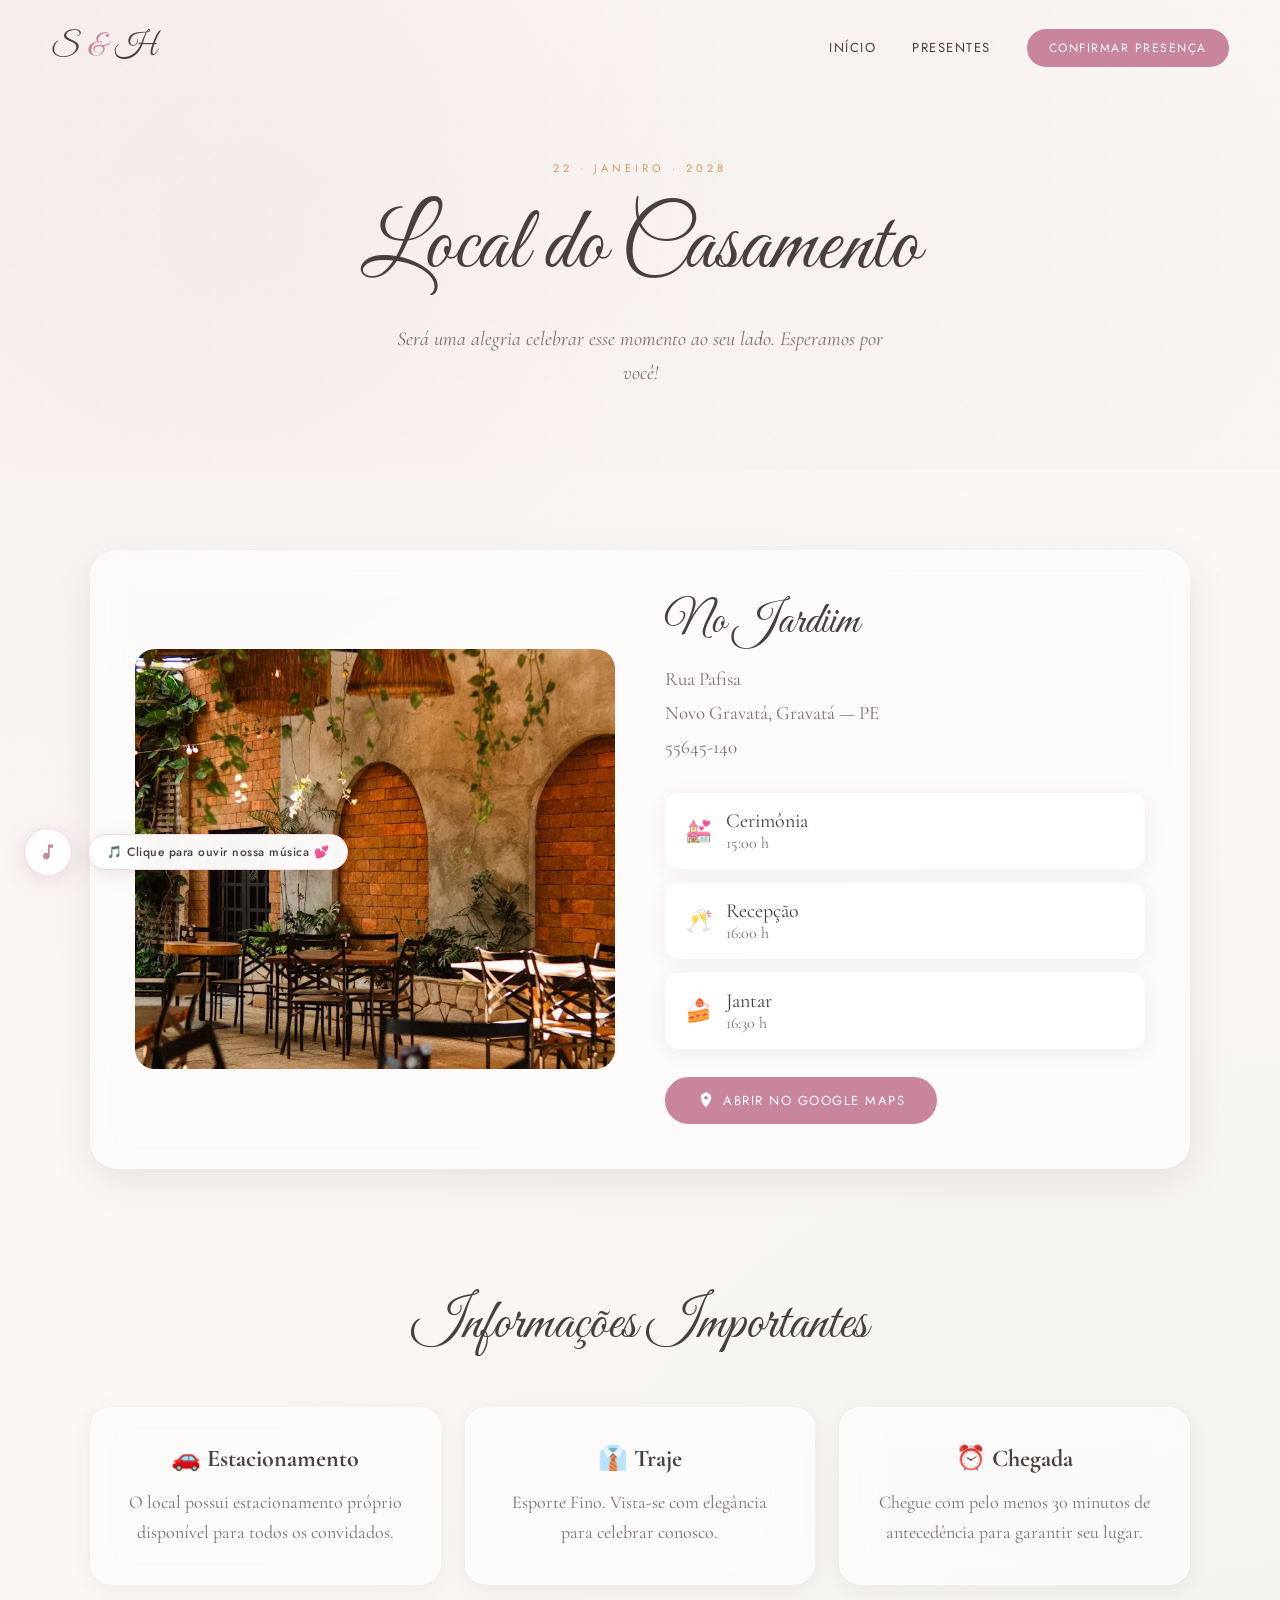
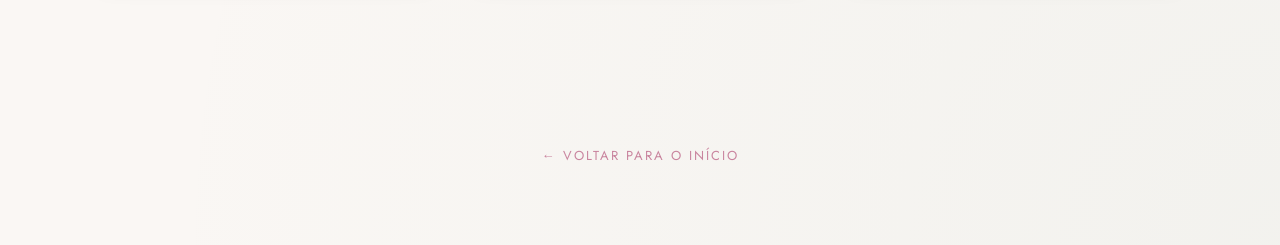
==== commit 26eefa78: "Ajusta layout do player de musica e adiciona memoria de reproducao continua entre paginas" ====
--- a/local.html
+++ b/local.html
@@ -10,6 +10,17 @@
   <link rel="stylesheet" href="style.css">
 </head>
 <body>
+
+  <!-- MÚSICA DE FUNDO COM BALÃO DE DICA -->
+  <div class="music-player-container">
+    <button id="musicBtn" aria-label="Tocar música dos noivos" title="Tocar música ambiente">
+      <svg viewBox="0 0 24 24"><path d="M12 3v10.55c-.59-.34-1.27-.55-2-.55-2.21 0-4 1.79-4 4s1.79 4 4 4 4-1.79 4-4V7h4V3h-6z"/></svg>
+    </button>
+    <div class="music-hint" id="musicHint">🎵 Clique para ouvir nossa música 💕</div>
+    <audio id="bgMusic" loop>
+      <source src="assets/musica.mp3" type="audio/mpeg">
+    </audio>
+  </div>
 
   <!-- NAV -->
   <nav id="navbar">
--- a/style.css
+++ b/style.css
@@ -292,7 +292,7 @@
   100% { transform:translateY(100vh) rotate(720deg); opacity:0; }
 }
 
-.hero-content { position:relative; z-index:1; width:92%; max-width:700px; }
+.hero-content { position:relative; z-index:1; width:92%; max-width:920px; }
 
 /* Painel de vidro fosco atrás da data, nomes e versículo */
 .hero-text-card {
@@ -323,7 +323,7 @@
 
 .hero-title {
   font-family: var(--font-display);
-  font-size: clamp(60px, 10vw, 110px);
+  font-size: clamp(46px, 7.5vw, 94px);
   font-weight: normal;
   line-height: 1;
   color: var(--text);
@@ -658,6 +658,82 @@
 #topButton:hover { transform:translateY(-4px); box-shadow:0 12px 32px rgba(201,132,158,.45); }
 #topButton svg { width:22px; height:22px; fill:white; }
 
+/* ──────────────── MUSIC PLAYER & TOOLTIP ──────────────── */
+.music-player-container {
+  position: fixed;
+  left: 24px;
+  bottom: 24px;
+  z-index: 9999;
+  display: flex !important;
+  flex-direction: row !important;
+  align-items: center !important;
+  gap: 16px !important;
+}
+
+/* Balãozinho flutuante com dica ao lado direito do botão */
+.music-hint {
+  background: rgba(255, 255, 255, 0.96);
+  backdrop-filter: blur(12px);
+  -webkit-backdrop-filter: blur(12px);
+  border: 1px solid var(--blush-lt);
+  border-radius: 20px;
+  padding: 8px 18px;
+  font-family: var(--font-sans);
+  font-size: 12px;
+  font-weight: 500;
+  letter-spacing: 0.5px;
+  color: var(--text);
+  box-shadow: 0 4px 18px rgba(90, 60, 60, 0.12);
+  pointer-events: none;
+  animation: hintFloat 3s ease-in-out infinite;
+  white-space: nowrap;
+  transition: opacity .3s, transform .3s;
+}
+
+@keyframes hintFloat {
+  0%, 100% { transform: translateY(0); }
+  50% { transform: translateY(-3px); }
+}
+
+/* Botão circular de música */
+#musicBtn {
+  flex-shrink: 0;
+  width: 48px;
+  height: 48px;
+  border-radius: 50%;
+  background: var(--white);
+  border: 1px solid var(--blush-lt);
+  display: flex;
+  align-items: center;
+  justify-content: center;
+  cursor: pointer;
+  box-shadow: 0 4px 20px rgba(201, 132, 158, 0.25);
+  transition: transform 0.3s, box-shadow 0.3s, background 0.3s, border-color 0.3s;
+}
+
+#musicBtn:hover {
+  transform: scale(1.08);
+  box-shadow: 0 8px 24px rgba(201, 132, 158, 0.40);
+}
+
+#musicBtn svg {
+  width: 20px;
+  height: 20px;
+  fill: var(--blush);
+  transition: fill .3s;
+}
+
+#musicBtn.playing {
+  background: var(--blush);
+  border-color: var(--blush);
+  box-shadow: 0 0 0 4px rgba(201, 132, 158, 0.25);
+}
+
+#musicBtn.playing svg {
+  fill: white;
+}
+
+
 /* ──────────────── SUBPAGES ──────────────── */
 .hero-small {
   padding: 160px 0 80px;
@@ -930,31 +1006,6 @@
 .hero, section, footer, nav { position: relative; z-index: 1; }
 
 
-
-/* ──────────────── MUSIC BUTTON ──────────────── */
-#musicBtn {
-  position: fixed;
-  left: 30px;
-  bottom: 30px;
-  width: 48px;
-  height: 48px;
-  background: var(--glass-bg);
-  backdrop-filter: var(--blur);
-  -webkit-backdrop-filter: var(--blur);
-  border: 1px solid var(--glass-bd);
-  border-radius: 50%;
-  display: flex;
-  align-items: center;
-  justify-content: center;
-  cursor: pointer;
-  z-index: 900;
-  box-shadow: var(--shadow-m);
-  transition: transform .3s ease, box-shadow .3s ease, background .3s ease;
-}
-#musicBtn:hover { transform: scale(1.12); box-shadow: var(--shadow-l); }
-#musicBtn svg  { width:22px; height:22px; fill:var(--blush); transition: fill .3s; }
-#musicBtn.playing { background: var(--blush); border-color: var(--blush); }
-#musicBtn.playing svg { fill: white; }
 
 .music-wave {
   display: flex;
@@ -1280,7 +1331,7 @@
 
 /* ──────────────── RESPONSIVE (additions) ──────────────── */
 @media(max-width: 900px) {
-  #musicBtn { left: 20px; bottom: 20px; }
+  .music-player-container { left: 16px; bottom: 16px; }
 }
 
 @media(prefers-reduced-motion:reduce){
